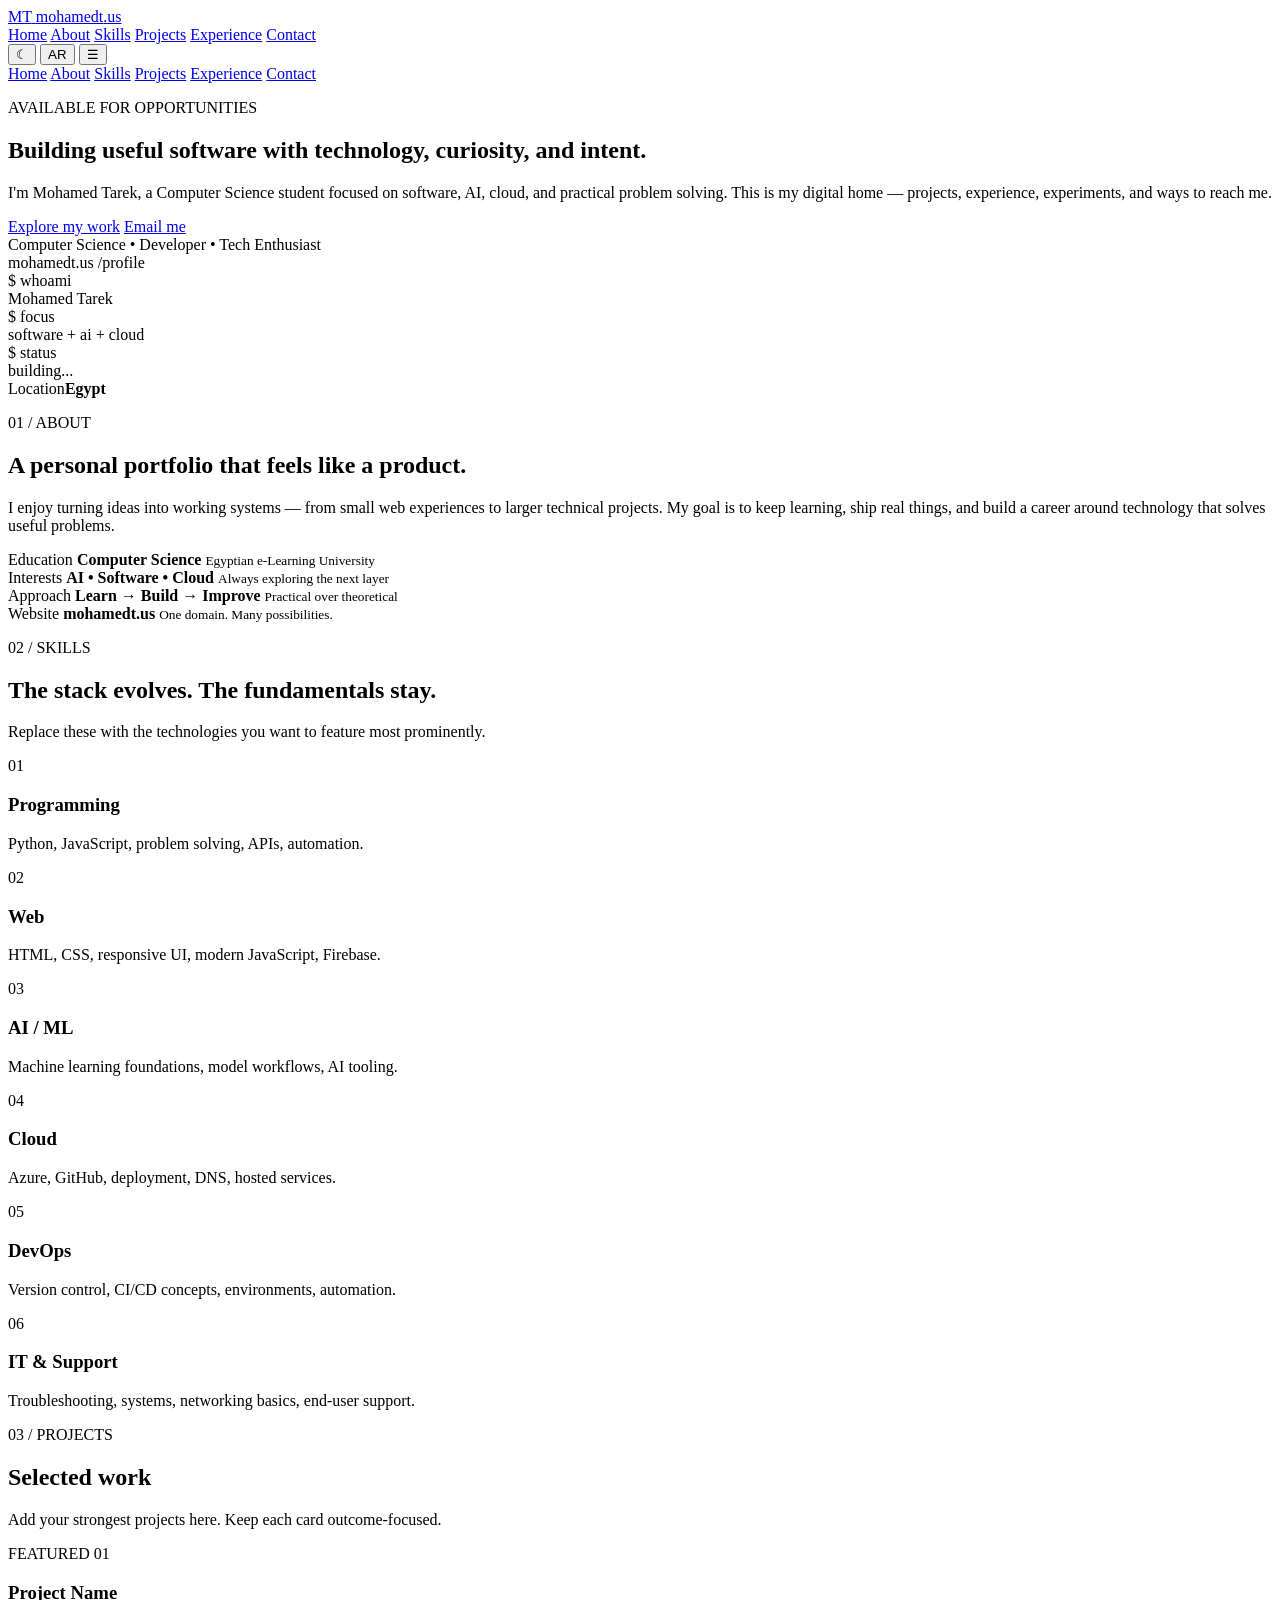
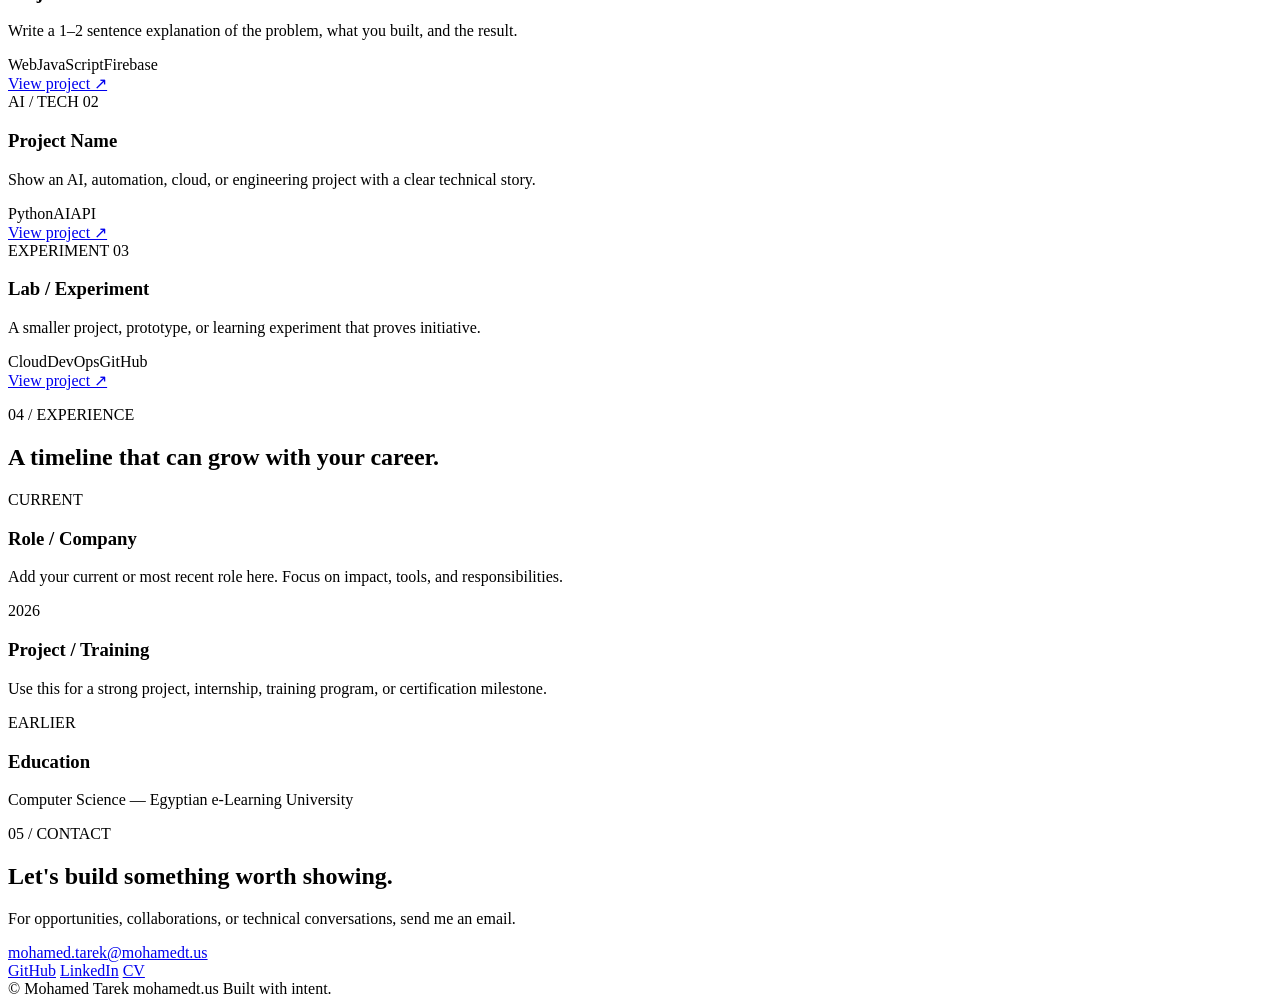
==== index.html @ 58cd92cb "Add files via upload" ====
<!DOCTYPE html>
<html lang="en" dir="ltr">
<head>
  <meta charset="UTF-8" />
  <meta name="viewport" content="width=device-width, initial-scale=1.0" />
  <meta name="description" content="Mohamed Tarek — Computer Science student, developer, and technology enthusiast." />
  <meta name="theme-color" content="#0b1020" />
  <title>Mohamed Tarek — Portfolio</title>
  <link rel="preconnect" href="https://fonts.googleapis.com">
  <link rel="preconnect" href="https://fonts.gstatic.com" crossorigin>
  <link href="https://fonts.googleapis.com/css2?family=Inter:wght@400;500;600;700;800&family=Space+Grotesk:wght@500;600;700&display=swap" rel="stylesheet">
  <link rel="stylesheet" href="styles.css" />
</head>
<body>
  <div class="bg-grid"></div>

  <header class="site-header">
    <a class="brand" href="#home" aria-label="Mohamed Tarek home">
      <span class="brand-mark">MT</span>
      <span class="brand-text">mohamedt<span>.us</span></span>
    </a>

    <nav class="desktop-nav" aria-label="Primary navigation">
      <a href="#home">Home</a>
      <a href="#about">About</a>
      <a href="#skills">Skills</a>
      <a href="#projects">Projects</a>
      <a href="#experience">Experience</a>
      <a href="#contact">Contact</a>
    </nav>

    <div class="header-actions">
      <button class="icon-btn" id="themeToggle" aria-label="Toggle theme" title="Toggle theme">☾</button>
      <button class="icon-btn" id="langToggle" aria-label="Switch language" title="Switch language">AR</button>
      <button class="menu-btn" id="menuToggle" aria-label="Open menu">☰</button>
    </div>
  </header>

  <div class="mobile-menu" id="mobileMenu">
    <a href="#home">Home</a>
    <a href="#about">About</a>
    <a href="#skills">Skills</a>
    <a href="#projects">Projects</a>
    <a href="#experience">Experience</a>
    <a href="#contact">Contact</a>
  </div>

  <main>
    <section class="hero section" id="home">
      <div class="hero-copy">
        <p class="eyebrow"><span class="pulse-dot"></span> AVAILABLE FOR OPPORTUNITIES</p>
        <h1>Building useful software with <span>technology, curiosity, and intent.</span></h1>
        <p class="hero-subtitle">
          I'm Mohamed Tarek, a Computer Science student focused on software, AI, cloud, and practical problem solving.
          This is my digital home — projects, experience, experiments, and ways to reach me.
        </p>
        <div class="hero-cta">
          <a class="btn btn-primary" href="#projects">Explore my work</a>
          <a class="btn btn-ghost" href="mailto:mohamed.tarek@mohamedt.us">Email me</a>
        </div>
        <div class="hero-meta">
          <span>Computer Science</span>
          <span>•</span>
          <span>Developer</span>
          <span>•</span>
          <span>Tech Enthusiast</span>
        </div>
      </div>

      <aside class="hero-card">
        <div class="hero-card-top">
          <span class="status-pill"><span class="live-dot"></span> mohamedt.us</span>
          <span class="mono">/profile</span>
        </div>
        <div class="terminal">
          <div class="terminal-line"><span class="terminal-prompt">$</span> whoami</div>
          <div class="terminal-value">Mohamed Tarek</div>
          <div class="terminal-line"><span class="terminal-prompt">$</span> focus</div>
          <div class="terminal-value">software + ai + cloud</div>
          <div class="terminal-line"><span class="terminal-prompt">$</span> status</div>
          <div class="terminal-value">building...</div>
        </div>
        <div class="hero-card-footer">
          <span>Location</span><strong>Egypt</strong>
        </div>
      </aside>
    </section>

    <section class="section split" id="about">
      <div class="section-heading">
        <p class="eyebrow">01 / ABOUT</p>
        <h2>A personal portfolio that feels like a product.</h2>
      </div>
      <div class="section-content">
        <p>
          I enjoy turning ideas into working systems — from small web experiences to larger technical projects.
          My goal is to keep learning, ship real things, and build a career around technology that solves useful problems.
        </p>
        <div class="about-grid">
          <div class="info-card">
            <span class="card-label">Education</span>
            <strong>Computer Science</strong>
            <small>Egyptian e-Learning University</small>
          </div>
          <div class="info-card">
            <span class="card-label">Interests</span>
            <strong>AI • Software • Cloud</strong>
            <small>Always exploring the next layer</small>
          </div>
          <div class="info-card">
            <span class="card-label">Approach</span>
            <strong>Learn → Build → Improve</strong>
            <small>Practical over theoretical</small>
          </div>
          <div class="info-card">
            <span class="card-label">Website</span>
            <strong>mohamedt.us</strong>
            <small>One domain. Many possibilities.</small>
          </div>
        </div>
      </div>
    </section>

    <section class="section" id="skills">
      <div class="section-heading centered">
        <p class="eyebrow">02 / SKILLS</p>
        <h2>The stack evolves. The fundamentals stay.</h2>
        <p>Replace these with the technologies you want to feature most prominently.</p>
      </div>
      <div class="skill-grid">
        <div class="skill-card"><span>01</span><h3>Programming</h3><p>Python, JavaScript, problem solving, APIs, automation.</p></div>
        <div class="skill-card"><span>02</span><h3>Web</h3><p>HTML, CSS, responsive UI, modern JavaScript, Firebase.</p></div>
        <div class="skill-card"><span>03</span><h3>AI / ML</h3><p>Machine learning foundations, model workflows, AI tooling.</p></div>
        <div class="skill-card"><span>04</span><h3>Cloud</h3><p>Azure, GitHub, deployment, DNS, hosted services.</p></div>
        <div class="skill-card"><span>05</span><h3>DevOps</h3><p>Version control, CI/CD concepts, environments, automation.</p></div>
        <div class="skill-card"><span>06</span><h3>IT & Support</h3><p>Troubleshooting, systems, networking basics, end-user support.</p></div>
      </div>
    </section>

    <section class="section" id="projects">
      <div class="section-heading centered">
        <p class="eyebrow">03 / PROJECTS</p>
        <h2>Selected work</h2>
        <p>Add your strongest projects here. Keep each card outcome-focused.</p>
      </div>

      <div class="project-grid">
        <article class="project-card featured">
          <div class="project-top">
            <span class="project-tag">FEATURED</span>
            <span class="project-number">01</span>
          </div>
          <h3>Project Name</h3>
          <p>Write a 1–2 sentence explanation of the problem, what you built, and the result.</p>
          <div class="tech-row"><span>Web</span><span>JavaScript</span><span>Firebase</span></div>
          <a href="#" class="text-link">View project ↗</a>
        </article>

        <article class="project-card">
          <div class="project-top">
            <span class="project-tag">AI / TECH</span>
            <span class="project-number">02</span>
          </div>
          <h3>Project Name</h3>
          <p>Show an AI, automation, cloud, or engineering project with a clear technical story.</p>
          <div class="tech-row"><span>Python</span><span>AI</span><span>API</span></div>
          <a href="#" class="text-link">View project ↗</a>
        </article>

        <article class="project-card">
          <div class="project-top">
            <span class="project-tag">EXPERIMENT</span>
            <span class="project-number">03</span>
          </div>
          <h3>Lab / Experiment</h3>
          <p>A smaller project, prototype, or learning experiment that proves initiative.</p>
          <div class="tech-row"><span>Cloud</span><span>DevOps</span><span>GitHub</span></div>
          <a href="#" class="text-link">View project ↗</a>
        </article>
      </div>
    </section>

    <section class="section split" id="experience">
      <div class="section-heading">
        <p class="eyebrow">04 / EXPERIENCE</p>
        <h2>A timeline that can grow with your career.</h2>
      </div>
      <div class="timeline">
        <div class="timeline-item">
          <span class="timeline-date">CURRENT</span>
          <div>
            <h3>Role / Company</h3>
            <p>Add your current or most recent role here. Focus on impact, tools, and responsibilities.</p>
          </div>
        </div>
        <div class="timeline-item">
          <span class="timeline-date">2026</span>
          <div>
            <h3>Project / Training</h3>
            <p>Use this for a strong project, internship, training program, or certification milestone.</p>
          </div>
        </div>
        <div class="timeline-item">
          <span class="timeline-date">EARLIER</span>
          <div>
            <h3>Education</h3>
            <p>Computer Science — Egyptian e-Learning University</p>
          </div>
        </div>
      </div>
    </section>

    <section class="section contact-section" id="contact">
      <div class="contact-card">
        <div>
          <p class="eyebrow">05 / CONTACT</p>
          <h2>Let's build something worth showing.</h2>
          <p>For opportunities, collaborations, or technical conversations, send me an email.</p>
        </div>
        <div class="contact-actions">
          <a class="btn btn-primary" href="mailto:mohamed.tarek@mohamedt.us">mohamed.tarek@mohamedt.us</a>
          <div class="social-links">
            <a href="#" aria-label="GitHub">GitHub</a>
            <a href="#" aria-label="LinkedIn">LinkedIn</a>
            <a href="#" aria-label="CV">CV</a>
          </div>
        </div>
      </div>
    </section>
  </main>

  <footer class="site-footer">
    <span>© <span id="year"></span> Mohamed Tarek</span>
    <span class="footer-domain">mohamedt.us</span>
    <span>Built with intent.</span>
  </footer>

  <script src="script.js"></script>
</body>
</html>
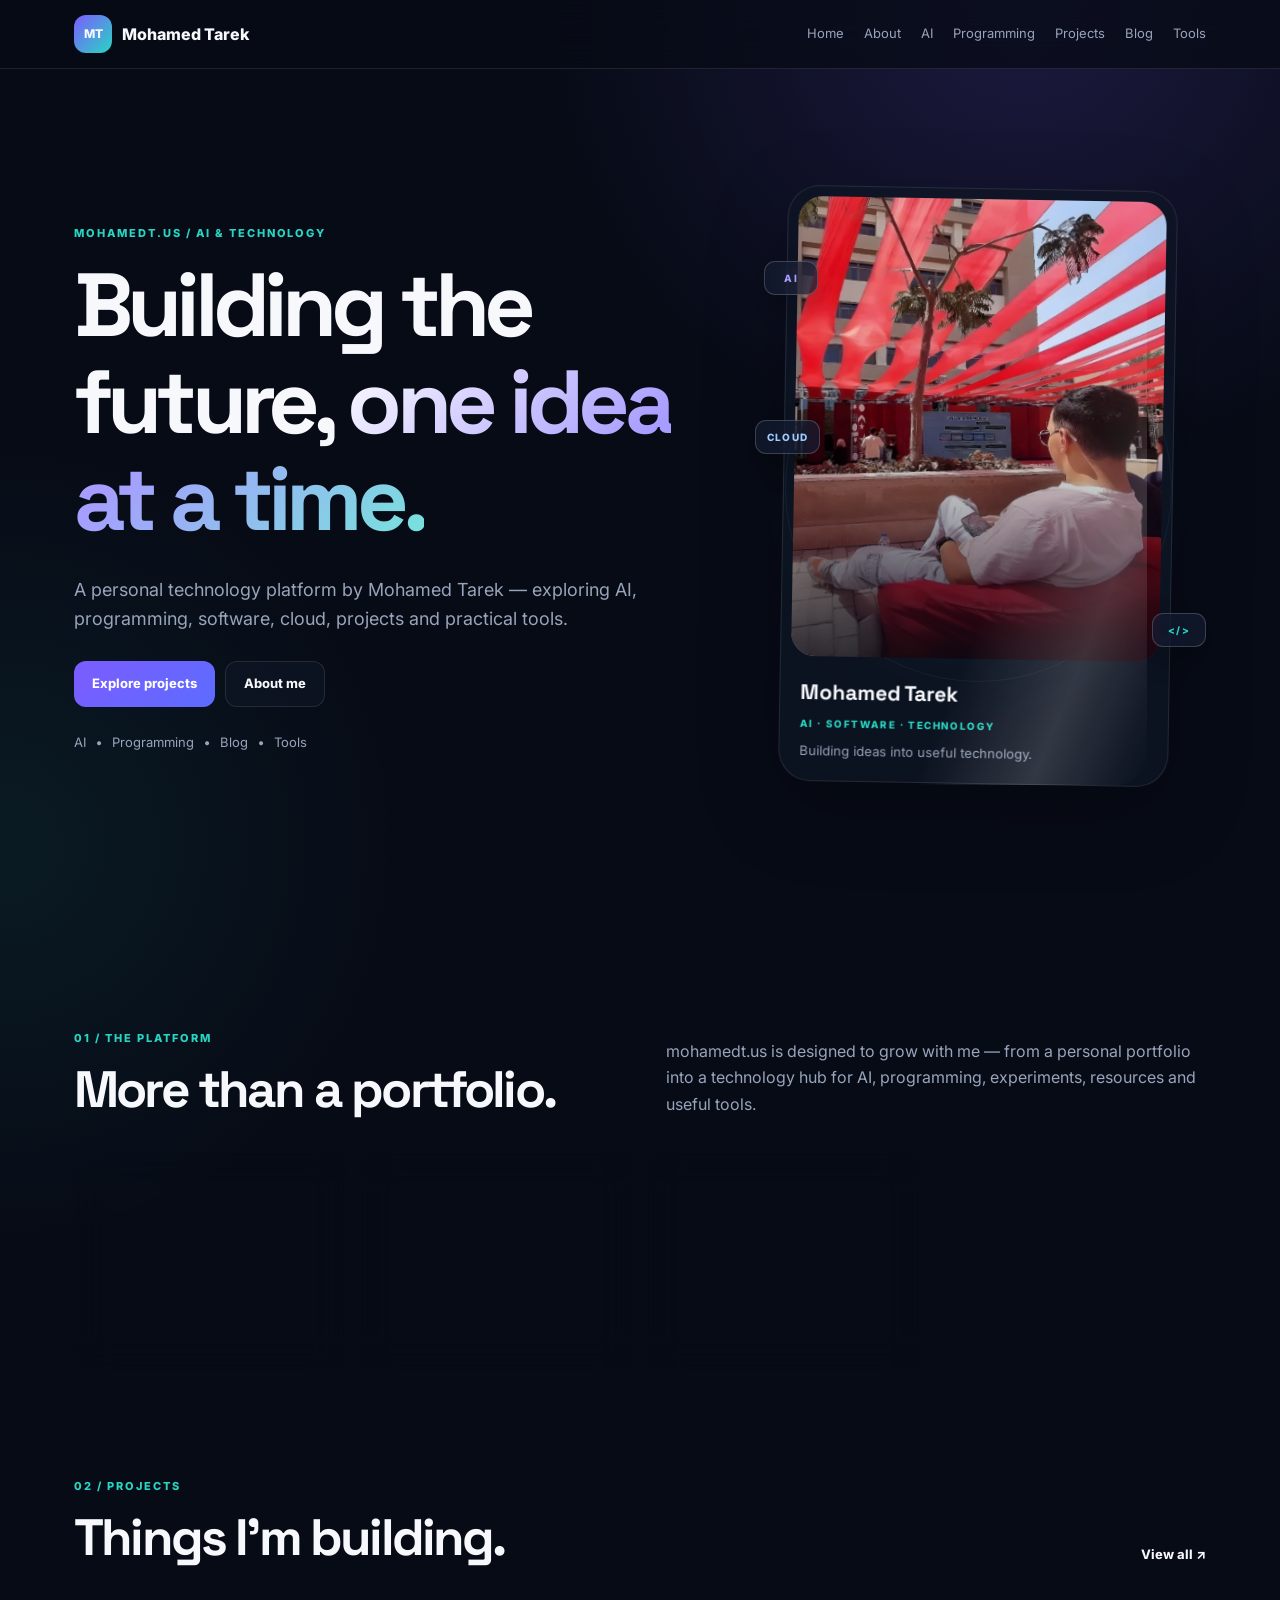
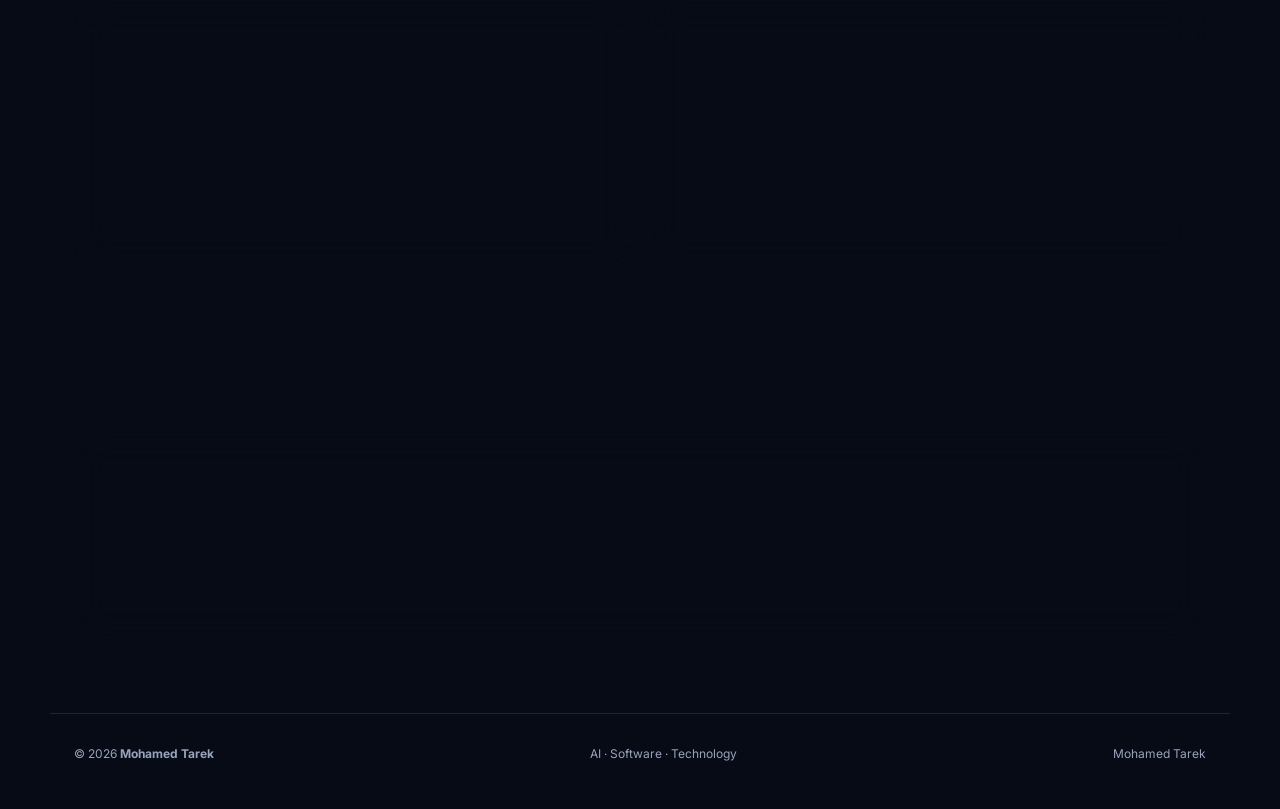
==== commit a1797518: "Upgrade mohamedt.us platform" ====
--- a/index.html
+++ b/index.html
@@ -1,240 +1,144 @@
-<!DOCTYPE html>
-<html lang="en" dir="ltr">
-<head>
-  <meta charset="UTF-8" />
-  <meta name="viewport" content="width=device-width, initial-scale=1.0" />
-  <meta name="description" content="Mohamed Tarek — Computer Science student, developer, and technology enthusiast." />
-  <meta name="theme-color" content="#0b1020" />
-  <title>Mohamed Tarek — Portfolio</title>
-  <link rel="preconnect" href="https://fonts.googleapis.com">
-  <link rel="preconnect" href="https://fonts.gstatic.com" crossorigin>
-  <link href="https://fonts.googleapis.com/css2?family=Inter:wght@400;500;600;700;800&family=Space+Grotesk:wght@500;600;700&display=swap" rel="stylesheet">
-  <link rel="stylesheet" href="styles.css" />
-</head>
-<body>
-  <div class="bg-grid"></div>
+<!doctype html>
+<html lang="en">
+  <head>
+    <meta charset="utf-8" />
+    <meta name="viewport" content="width=device-width,initial-scale=1" />
+    <meta
+      name="description"
+      content="Mohamed Tarek — AI, programming, software and technology platform."
+    />
+    <title>Mohamed Tarek — AI & Technology</title>
+    <link rel="stylesheet" href="assets/css/main.css" />
+    <link rel="preconnect" href="https://fonts.googleapis.com" />
+    <link
+      href="https://fonts.googleapis.com/css2?family=Inter:wght@400;600;700;800&family=Space+Grotesk:wght@500;600;700&display=swap"
+      rel="stylesheet"
+    />
+  </head>
 
-  <header class="site-header">
-    <a class="brand" href="#home" aria-label="Mohamed Tarek home">
-      <span class="brand-mark">MT</span>
-      <span class="brand-text">mohamedt<span>.us</span></span>
-    </a>
-
-    <nav class="desktop-nav" aria-label="Primary navigation">
-      <a href="#home">Home</a>
-      <a href="#about">About</a>
-      <a href="#skills">Skills</a>
-      <a href="#projects">Projects</a>
-      <a href="#experience">Experience</a>
-      <a href="#contact">Contact</a>
-    </nav>
-
-    <div class="header-actions">
-      <button class="icon-btn" id="themeToggle" aria-label="Toggle theme" title="Toggle theme">☾</button>
-      <button class="icon-btn" id="langToggle" aria-label="Switch language" title="Switch language">AR</button>
-      <button class="menu-btn" id="menuToggle" aria-label="Open menu">☰</button>
-    </div>
-  </header>
-
-  <div class="mobile-menu" id="mobileMenu">
-    <a href="#home">Home</a>
-    <a href="#about">About</a>
-    <a href="#skills">Skills</a>
-    <a href="#projects">Projects</a>
-    <a href="#experience">Experience</a>
-    <a href="#contact">Contact</a>
-  </div>
-
-  <main>
-    <section class="hero section" id="home">
-      <div class="hero-copy">
-        <p class="eyebrow"><span class="pulse-dot"></span> AVAILABLE FOR OPPORTUNITIES</p>
-        <h1>Building useful software with <span>technology, curiosity, and intent.</span></h1>
-        <p class="hero-subtitle">
-          I'm Mohamed Tarek, a Computer Science student focused on software, AI, cloud, and practical problem solving.
-          This is my digital home — projects, experience, experiments, and ways to reach me.
-        </p>
-        <div class="hero-cta">
-          <a class="btn btn-primary" href="#projects">Explore my work</a>
-          <a class="btn btn-ghost" href="mailto:mohamed.tarek@mohamedt.us">Email me</a>
-        </div>
-        <div class="hero-meta">
-          <span>Computer Science</span>
-          <span>•</span>
-          <span>Developer</span>
-          <span>•</span>
-          <span>Tech Enthusiast</span>
-        </div>
-      </div>
-
-      <aside class="hero-card">
-        <div class="hero-card-top">
-          <span class="status-pill"><span class="live-dot"></span> mohamedt.us</span>
-          <span class="mono">/profile</span>
-        </div>
-        <div class="terminal">
-          <div class="terminal-line"><span class="terminal-prompt">$</span> whoami</div>
-          <div class="terminal-value">Mohamed Tarek</div>
-          <div class="terminal-line"><span class="terminal-prompt">$</span> focus</div>
-          <div class="terminal-value">software + ai + cloud</div>
-          <div class="terminal-line"><span class="terminal-prompt">$</span> status</div>
-          <div class="terminal-value">building...</div>
-        </div>
-        <div class="hero-card-footer">
-          <span>Location</span><strong>Egypt</strong>
-        </div>
-      </aside>
-    </section>
-
-    <section class="section split" id="about">
-      <div class="section-heading">
-        <p class="eyebrow">01 / ABOUT</p>
-        <h2>A personal portfolio that feels like a product.</h2>
-      </div>
-      <div class="section-content">
-        <p>
-          I enjoy turning ideas into working systems — from small web experiences to larger technical projects.
-          My goal is to keep learning, ship real things, and build a career around technology that solves useful problems.
-        </p>
-        <div class="about-grid">
-          <div class="info-card">
-            <span class="card-label">Education</span>
-            <strong>Computer Science</strong>
-            <small>Egyptian e-Learning University</small>
+  <body>
+    <div id="site-header"></div>
+    <main>
+      <section class="hero container">
+        <div>
+          <div class="eyebrow">MOHAMEDT.US / AI & TECHNOLOGY</div>
+          <h1>Building the future, <span>one idea at a time.</span></h1>
+          <p class="lead">
+            A personal technology platform by Mohamed Tarek — exploring AI,
+            programming, software, cloud, projects and practical tools.
+          </p>
+          <div class="actions">
+            <a class="btn primary" href="#projects">Explore projects</a
+            ><a class="btn secondary" href="pages/about.html">About me</a>
           </div>
-          <div class="info-card">
-            <span class="card-label">Interests</span>
-            <strong>AI • Software • Cloud</strong>
-            <small>Always exploring the next layer</small>
-          </div>
-          <div class="info-card">
-            <span class="card-label">Approach</span>
-            <strong>Learn → Build → Improve</strong>
-            <small>Practical over theoretical</small>
-          </div>
-          <div class="info-card">
-            <span class="card-label">Website</span>
-            <strong>mohamedt.us</strong>
-            <small>One domain. Many possibilities.</small>
+          <div class="quick-links">
+            <a href="pages/ai.html">AI</a><b>•</b
+            ><a href="pages/programming.html">Programming</a><b>•</b
+            ><a href="pages/blog.html">Blog</a><b>•</b
+            ><a href="pages/tools.html">Tools</a>
           </div>
         </div>
-      </div>
-    </section>
-
-    <section class="section" id="skills">
-      <div class="section-heading centered">
-        <p class="eyebrow">02 / SKILLS</p>
-        <h2>The stack evolves. The fundamentals stay.</h2>
-        <p>Replace these with the technologies you want to feature most prominently.</p>
-      </div>
-      <div class="skill-grid">
-        <div class="skill-card"><span>01</span><h3>Programming</h3><p>Python, JavaScript, problem solving, APIs, automation.</p></div>
-        <div class="skill-card"><span>02</span><h3>Web</h3><p>HTML, CSS, responsive UI, modern JavaScript, Firebase.</p></div>
-        <div class="skill-card"><span>03</span><h3>AI / ML</h3><p>Machine learning foundations, model workflows, AI tooling.</p></div>
-        <div class="skill-card"><span>04</span><h3>Cloud</h3><p>Azure, GitHub, deployment, DNS, hosted services.</p></div>
-        <div class="skill-card"><span>05</span><h3>DevOps</h3><p>Version control, CI/CD concepts, environments, automation.</p></div>
-        <div class="skill-card"><span>06</span><h3>IT & Support</h3><p>Troubleshooting, systems, networking basics, end-user support.</p></div>
-      </div>
-    </section>
-
-    <section class="section" id="projects">
-      <div class="section-heading centered">
-        <p class="eyebrow">03 / PROJECTS</p>
-        <h2>Selected work</h2>
-        <p>Add your strongest projects here. Keep each card outcome-focused.</p>
-      </div>
-
-      <div class="project-grid">
-        <article class="project-card featured">
-          <div class="project-top">
-            <span class="project-tag">FEATURED</span>
-            <span class="project-number">01</span>
+        <div class="profile-showcase" aria-label="Mohamed Tarek profile">
+          <div
+            class="profile-ring profile-ring-primary"
+            aria-hidden="true"
+          ></div>
+          <div
+            class="profile-ring profile-ring-secondary"
+            aria-hidden="true"
+          ></div>
+          <span class="profile-badge profile-badge-ai" aria-hidden="true"
+            >AI</span
+          >
+          <span class="profile-badge profile-badge-code" aria-hidden="true"
+            >&lt;/&gt;</span
+          >
+          <span class="profile-badge profile-badge-cloud" aria-hidden="true"
+            >CLOUD</span
+          >
+          <figure class="profile-card glass">
+            <div class="profile-image-wrap">
+              <img src="assets/images/profile.png" alt="Mohamed Tarek" />
+            </div>
+            <figcaption class="profile-caption">
+              <strong>Mohamed Tarek</strong>
+              <span>AI · SOFTWARE · TECHNOLOGY</span>
+              <p>Building ideas into useful technology.</p>
+            </figcaption>
+          </figure>
+        </div>
+      </section>
+      <section class="section container">
+        <div class="section-title">
+          <div>
+            <div class="eyebrow">01 / THE PLATFORM</div>
+            <h2>More than a portfolio.</h2>
           </div>
-          <h3>Project Name</h3>
-          <p>Write a 1–2 sentence explanation of the problem, what you built, and the result.</p>
-          <div class="tech-row"><span>Web</span><span>JavaScript</span><span>Firebase</span></div>
-          <a href="#" class="text-link">View project ↗</a>
-        </article>
-
-        <article class="project-card">
-          <div class="project-top">
-            <span class="project-tag">AI / TECH</span>
-            <span class="project-number">02</span>
+          <p>
+            mohamedt.us is designed to grow with me — from a personal portfolio
+            into a technology hub for AI, programming, experiments, resources
+            and useful tools.
+          </p>
+        </div>
+        <div class="feature-grid">
+          <a class="feature glass" href="pages/ai.html"
+            ><i>AI</i>
+            <h3>Artificial Intelligence</h3>
+            <p>Projects, experiments, notes and practical AI work.</p> </a
+          ><a class="feature glass" href="pages/programming.html"
+            ><i>&lt;/&gt;</i>
+            <h3>Programming</h3>
+            <p>
+              Development, engineering, learning and technical projects.
+            </p> </a
+          ><a class="feature glass" href="pages/tools.html"
+            ><i>⚙</i>
+            <h3>Tools</h3>
+            <p>Articles, tutorials, notes and things worth sharing.</p>
+          </a>
+        </div>
+      </section>
+      <section class="section container" id="projects">
+        <div class="section-title">
+          <div>
+            <div class="eyebrow">02 / PROJECTS</div>
+            <h2>Things I'm building.</h2>
           </div>
-          <h3>Project Name</h3>
-          <p>Show an AI, automation, cloud, or engineering project with a clear technical story.</p>
-          <div class="tech-row"><span>Python</span><span>AI</span><span>API</span></div>
-          <a href="#" class="text-link">View project ↗</a>
-        </article>
-
-        <article class="project-card">
-          <div class="project-top">
-            <span class="project-tag">EXPERIMENT</span>
-            <span class="project-number">03</span>
+          <a class="text-link" href="pages/projects.html">View all ↗</a>
+        </div>
+        <div class="project-grid">
+          <article class="project glass">
+            <small>PLATFORM</small>
+            <h3>MohamedT.us</h3>
+            <p>
+              The foundation for a long-term personal AI & technology platform.
+            </p>
+            <div class="chips">
+              <span>Web</span><span>GitHub Pages</span><span>DNS</span>
+            </div>
+          </article>
+          <article class="project glass">
+            <small>COMING SOON</small>
+            <h3>AI Lab</h3>
+            <p>A home for future AI experiments, demos and research notes.</p>
+            <div class="chips"><span>AI</span><span>Python</span></div>
+          </article>
+        </div>
+      </section>
+      <section class="section container">
+        <div class="cta glass">
+          <div>
+            <div class="eyebrow">03 / CONNECT</div>
+            <h2>Have an idea?</h2>
+            <p>For opportunities, collaborations or technical conversations.</p>
           </div>
-          <h3>Lab / Experiment</h3>
-          <p>A smaller project, prototype, or learning experiment that proves initiative.</p>
-          <div class="tech-row"><span>Cloud</span><span>DevOps</span><span>GitHub</span></div>
-          <a href="#" class="text-link">View project ↗</a>
-        </article>
-      </div>
-    </section>
-
-    <section class="section split" id="experience">
-      <div class="section-heading">
-        <p class="eyebrow">04 / EXPERIENCE</p>
-        <h2>A timeline that can grow with your career.</h2>
-      </div>
-      <div class="timeline">
-        <div class="timeline-item">
-          <span class="timeline-date">CURRENT</span>
-          <div>
-            <h3>Role / Company</h3>
-            <p>Add your current or most recent role here. Focus on impact, tools, and responsibilities.</p>
-          </div>
+          <a class="btn primary" href="mailto:mohamed.tarek@mohamedt.us"
+            >mohamed.tarek@mohamedt.us</a
+          >
         </div>
-        <div class="timeline-item">
-          <span class="timeline-date">2026</span>
-          <div>
-            <h3>Project / Training</h3>
-            <p>Use this for a strong project, internship, training program, or certification milestone.</p>
-          </div>
-        </div>
-        <div class="timeline-item">
-          <span class="timeline-date">EARLIER</span>
-          <div>
-            <h3>Education</h3>
-            <p>Computer Science — Egyptian e-Learning University</p>
-          </div>
-        </div>
-      </div>
-    </section>
-
-    <section class="section contact-section" id="contact">
-      <div class="contact-card">
-        <div>
-          <p class="eyebrow">05 / CONTACT</p>
-          <h2>Let's build something worth showing.</h2>
-          <p>For opportunities, collaborations, or technical conversations, send me an email.</p>
-        </div>
-        <div class="contact-actions">
-          <a class="btn btn-primary" href="mailto:mohamed.tarek@mohamedt.us">mohamed.tarek@mohamedt.us</a>
-          <div class="social-links">
-            <a href="#" aria-label="GitHub">GitHub</a>
-            <a href="#" aria-label="LinkedIn">LinkedIn</a>
-            <a href="#" aria-label="CV">CV</a>
-          </div>
-        </div>
-      </div>
-    </section>
-  </main>
-
-  <footer class="site-footer">
-    <span>© <span id="year"></span> Mohamed Tarek</span>
-    <span class="footer-domain">mohamedt.us</span>
-    <span>Built with intent.</span>
-  </footer>
-
-  <script src="script.js"></script>
-</body>
+      </section>
+    </main>
+    <div id="site-footer"></div>
+    <script src="assets/js/site.js"></script>
+  </body>
 </html>
--- a/assets/css/main.css
+++ b/assets/css/main.css
@@ -0,0 +1,669 @@
+.profile-showcase {
+  position: relative;
+  isolation: isolate;
+  display: grid;
+  place-items: center;
+  min-height: 620px;
+  padding: 44px 28px 50px;
+}
+.profile-showcase::before {
+  content: "";
+  position: absolute;
+  z-index: -2;
+  width: 82%;
+  aspect-ratio: 1;
+  border-radius: 50%;
+  background: radial-gradient(
+    circle,
+    rgba(124, 92, 255, 0.38),
+    rgba(40, 213, 195, 0.13) 42%,
+    transparent 70%
+  );
+  filter: blur(24px);
+}
+.profile-showcase::after {
+  content: "";
+  position: absolute;
+  z-index: 2;
+  inset: 7% 13%;
+  border-radius: 30px;
+  pointer-events: none;
+  background: linear-gradient(
+    112deg,
+    transparent 35%,
+    rgba(255, 255, 255, 0.16) 47%,
+    transparent 58%
+  );
+  background-size: 220% 100%;
+  mix-blend-mode: screen;
+  animation: profile-shine 7s ease-in-out 1.7s infinite;
+}
+.profile-card {
+  position: relative;
+  z-index: 1;
+  width: min(100%, 390px);
+  margin: 0;
+  padding: 10px;
+  overflow: hidden;
+  border: 1px solid rgba(255, 255, 255, 0.2);
+  border-radius: 32px;
+  background: linear-gradient(
+    145deg,
+    rgba(31, 38, 67, 0.82),
+    rgba(8, 14, 28, 0.68)
+  );
+  box-shadow:
+    0 32px 90px rgba(0, 0, 0, 0.45),
+    0 0 70px rgba(91, 102, 255, 0.2);
+  transform: translateY(0) scale(1) rotate(1deg);
+  animation: profile-pop 920ms cubic-bezier(0.16, 1.2, 0.3, 1) both;
+}
+.profile-image-wrap {
+  position: relative;
+  aspect-ratio: 4/5;
+  overflow: hidden;
+  border-radius: 24px;
+  background: #161b31;
+}
+.profile-image-wrap::after {
+  content: "";
+  position: absolute;
+  inset: 0;
+  pointer-events: none;
+  background: linear-gradient(
+    180deg,
+    rgba(5, 9, 20, 0.04) 48%,
+    rgba(5, 9, 20, 0.8)
+  );
+}
+.profile-image-wrap img {
+  display: block;
+  width: 100%;
+  height: 100%;
+  object-fit: cover;
+  object-position: 78% 78%;
+  filter: saturate(0.9) contrast(1.06);
+  transition:
+    transform 700ms cubic-bezier(0.2, 0.8, 0.2, 1),
+    filter 700ms ease;
+}
+.profile-card:hover .profile-image-wrap img {
+  transform: scale(1.035);
+  filter: saturate(1) contrast(1.08) brightness(1.05);
+}
+.profile-caption {
+  display: grid;
+  gap: 5px;
+  padding: 19px 10px 8px;
+}
+.profile-caption strong {
+  font-family: "Space Grotesk", Inter, sans-serif;
+  font-size: 21px;
+}
+.profile-caption span {
+  color: var(--cyan);
+  font-size: 10px;
+  font-weight: 800;
+  letter-spacing: 0.14em;
+}
+.profile-caption p {
+  margin: 4px 0 0;
+  color: var(--muted);
+  font-size: 13px;
+}
+.profile-ring {
+  position: absolute;
+  z-index: -1;
+  border: 1px solid rgba(113, 205, 255, 0.23);
+  border-radius: 50%;
+  pointer-events: none;
+}
+.profile-ring-primary {
+  width: 85%;
+  aspect-ratio: 1;
+  animation: ring-spin 28s linear infinite;
+}
+.profile-ring-secondary {
+  width: 63%;
+  aspect-ratio: 1;
+  border-color: rgba(169, 128, 255, 0.22);
+  animation: ring-spin-reverse 22s linear infinite;
+}
+.profile-badge {
+  position: absolute;
+  z-index: 3;
+  display: grid;
+  place-items: center;
+  min-width: 54px;
+  height: 34px;
+  padding: 0 11px;
+  border: 1px solid rgba(255, 255, 255, 0.18);
+  border-radius: 11px;
+  background: rgba(20, 29, 52, 0.66);
+  box-shadow: 0 12px 28px rgba(0, 0, 0, 0.22);
+  backdrop-filter: blur(16px);
+  color: #e8ecff;
+  font-size: 10px;
+  font-weight: 800;
+  letter-spacing: 0.12em;
+  animation: badge-float 5s ease-in-out infinite;
+}
+.profile-badge-ai {
+  top: 17%;
+  left: 3%;
+  color: #a79cff;
+}
+.profile-badge-code {
+  right: 0;
+  bottom: 27%;
+  animation-delay: -1.7s;
+  color: var(--cyan);
+}
+.profile-badge-cloud {
+  top: auto;
+  bottom: 55%;
+  left: 1%;
+  animation-delay: -3.2s;
+  color: #9ecbff;
+}
+@keyframes profile-pop {
+  0% {
+    opacity: 0;
+    filter: blur(8px);
+    transform: translateY(35px) scale(0.86) rotate(-4deg);
+  }
+  72% {
+    opacity: 1;
+    filter: blur(0);
+    transform: translateY(-6px) scale(1.03) rotate(1.5deg);
+  }
+  100% {
+    opacity: 1;
+    filter: blur(0);
+    transform: translateY(0) scale(1) rotate(1deg);
+  }
+}
+@keyframes profile-shine {
+  0%,
+  20% {
+    background-position: 120% 0;
+  }
+  55%,
+  100% {
+    background-position: -120% 0;
+  }
+}
+@keyframes ring-spin {
+  to {
+    transform: rotate(360deg);
+  }
+}
+@keyframes ring-spin-reverse {
+  to {
+    transform: rotate(-360deg);
+  }
+}
+@keyframes badge-float {
+  50% {
+    transform: translateY(-8px);
+  }
+}
+@media (max-width: 900px) {
+  .profile-showcase {
+    min-height: 560px;
+    padding-top: 25px;
+  }
+  .profile-card {
+    width: min(100%, 340px);
+  }
+}
+@media (max-width: 620px) {
+  .profile-showcase {
+    min-height: auto;
+    padding: 36px 8px 42px;
+  }
+  .profile-card {
+    width: min(100%, 330px);
+  }
+  .profile-ring-primary {
+    width: 94%;
+  }
+  .profile-ring-secondary {
+    width: 72%;
+  }
+  .profile-badge-ai {
+    left: -2%;
+  }
+  .profile-badge-code {
+    right: -2%;
+  }
+  .profile-badge-cloud {
+    top: 0;
+    bottom: auto;
+  }
+}
+@media (prefers-reduced-motion: reduce) {
+  .profile-card,
+  .profile-ring,
+  .profile-badge,
+  .profile-showcase::after {
+    animation: none;
+  }
+  .profile-card {
+    transform: rotate(1deg);
+  }
+  .profile-card:hover .profile-image-wrap img {
+    transform: none;
+  }
+}
+:root {
+  --bg: #070b16;
+  --text: #f7f8fc;
+  --muted: #98a4ba;
+  --line: rgba(255, 255, 255, 0.1);
+  --accent: #7c5cff;
+  --cyan: #28d5c3;
+  --card: rgba(14, 21, 37, 0.72);
+  --max: 1180px;
+}
+* {
+  box-sizing: border-box;
+}
+html {
+  scroll-behavior: smooth;
+}
+body {
+  margin: 0;
+  background:
+    radial-gradient(
+      circle at 80% 0,
+      rgba(124, 92, 255, 0.18),
+      transparent 30rem
+    ),
+    radial-gradient(
+      circle at 0 35%,
+      rgba(40, 213, 195, 0.08),
+      transparent 25rem
+    ),
+    var(--bg);
+  color: var(--text);
+  font-family: Inter, system-ui, sans-serif;
+  line-height: 1.65;
+}
+a {
+  color: inherit;
+  text-decoration: none;
+}
+.container {
+  max-width: var(--max);
+  margin: auto;
+  padding: 0 24px;
+}
+.glass {
+  background: var(--card);
+  border: 1px solid var(--line);
+  backdrop-filter: blur(18px);
+  box-shadow: 0 25px 80px rgba(0, 0, 0, 0.25);
+}
+.site-header {
+  position: sticky;
+  top: 0;
+  z-index: 50;
+  background: rgba(7, 11, 22, 0.75);
+  backdrop-filter: blur(18px);
+  border-bottom: 1px solid var(--line);
+}
+.header-inner {
+  max-width: var(--max);
+  margin: auto;
+  padding: 15px 24px;
+  display: flex;
+  align-items: center;
+  justify-content: space-between;
+}
+.brand {
+  display: flex;
+  align-items: center;
+  gap: 10px;
+  font-weight: 800;
+}
+.mark {
+  display: grid;
+  place-items: center;
+  width: 38px;
+  height: 38px;
+  border-radius: 12px;
+  background: linear-gradient(135deg, var(--accent), var(--cyan));
+  font-size: 12px;
+}
+.brand em {
+  color: var(--cyan);
+  font-style: normal;
+}
+.nav {
+  display: flex;
+  gap: 20px;
+  color: var(--muted);
+  font-size: 13px;
+}
+.nav a:hover {
+  color: #fff;
+}
+.menu {
+  display: none;
+  background: none;
+  color: #fff;
+  border: 1px solid var(--line);
+  border-radius: 10px;
+  padding: 8px;
+}
+.hero {
+  min-height: calc(100vh - 70px);
+  display: grid;
+  grid-template-columns: 1.15fr 0.85fr;
+  align-items: center;
+  gap: 60px;
+  padding-top: 75px;
+  padding-bottom: 90px;
+}
+.eyebrow {
+  font-size: 11px;
+  letter-spacing: 0.18em;
+  font-weight: 800;
+  color: var(--cyan);
+  margin-bottom: 15px;
+}
+h1,
+h2,
+h3 {
+  font-family: "Space Grotesk", Inter, sans-serif;
+  line-height: 1.08;
+}
+h1 {
+  font-size: clamp(3.2rem, 7vw, 6.7rem);
+  letter-spacing: -0.065em;
+  margin: 0;
+}
+h1 span {
+  background: linear-gradient(135deg, #fff, #a79cff, #75e6da);
+  background-clip: text;
+  -webkit-background-clip: text;
+  color: transparent;
+}
+.lead {
+  font-size: 18px;
+  color: var(--muted);
+  max-width: 690px;
+  margin: 27px 0;
+}
+.actions {
+  display: flex;
+  gap: 10px;
+  flex-wrap: wrap;
+}
+.btn {
+  display: inline-flex;
+  align-items: center;
+  justify-content: center;
+  min-height: 46px;
+  padding: 0 18px;
+  border-radius: 12px;
+  border: 1px solid var(--line);
+  font-weight: 750;
+  font-size: 13px;
+}
+.primary {
+  background: linear-gradient(135deg, var(--accent), #5c6cff);
+  border: 0;
+  color: #fff;
+}
+.secondary {
+  background: var(--card);
+}
+.quick-links {
+  display: flex;
+  gap: 10px;
+  flex-wrap: wrap;
+  margin-top: 25px;
+  color: var(--muted);
+  font-size: 13px;
+}
+.console {
+  border-radius: 22px;
+  overflow: hidden;
+  transform: rotate(1deg);
+}
+.console-head {
+  padding: 15px 18px;
+  border-bottom: 1px solid var(--line);
+  color: #64748b;
+}
+.console-head code {
+  float: right;
+}
+.console-body {
+  padding: 25px;
+  font-family: ui-monospace, monospace;
+}
+.console-body p {
+  color: #64748b;
+  margin: 14px 0 3px;
+}
+.console-body strong {
+  font-weight: 500;
+}
+.success {
+  color: var(--cyan) !important;
+}
+.section {
+  padding-top: 105px;
+}
+.section-title {
+  display: flex;
+  justify-content: space-between;
+  align-items: end;
+  gap: 35px;
+  margin-bottom: 35px;
+}
+.section-title h2 {
+  font-size: clamp(2.2rem, 4vw, 4rem);
+  letter-spacing: -0.055em;
+  margin: 0;
+}
+.section-title > p {
+  max-width: 540px;
+  color: var(--muted);
+  margin: 0;
+}
+.text-link {
+  font-size: 13px;
+  font-weight: 750;
+}
+.feature-grid {
+  display: grid;
+  grid-template-columns: repeat(4, 1fr);
+  gap: 13px;
+}
+.feature {
+  padding: 23px;
+  border-radius: 18px;
+  min-height: 220px;
+  transition: 0.25s;
+}
+.feature:hover,
+.project:hover {
+  transform: translateY(-4px);
+  border-color: rgba(124, 92, 255, 0.45);
+}
+.feature i {
+  display: grid;
+  place-items: center;
+  width: 42px;
+  height: 42px;
+  border-radius: 12px;
+  background: rgba(124, 92, 255, 0.13);
+  color: var(--cyan);
+  font-style: normal;
+  font-weight: 800;
+}
+.feature h3 {
+  font-size: 21px;
+  margin: 26px 0 9px;
+}
+.feature p,
+.project p {
+  color: var(--muted);
+  font-size: 14px;
+}
+.project-grid {
+  display: grid;
+  grid-template-columns: 1.35fr 1fr 1fr;
+  gap: 13px;
+}
+.project {
+  padding: 24px;
+  border-radius: 18px;
+  min-height: 270px;
+  transition: 0.25s;
+}
+.project small {
+  letter-spacing: 0.16em;
+  color: var(--cyan);
+  font-weight: 800;
+}
+.project h3 {
+  font-size: 28px;
+  margin: 30px 0 8px;
+}
+.chips {
+  display: flex;
+  gap: 7px;
+  flex-wrap: wrap;
+  margin-top: 25px;
+}
+.chips span {
+  border: 1px solid var(--line);
+  border-radius: 999px;
+  padding: 5px 9px;
+  color: var(--muted);
+  font-size: 10px;
+}
+.cta {
+  border-radius: 22px;
+  padding: 32px;
+  display: flex;
+  justify-content: space-between;
+  align-items: end;
+  gap: 30px;
+  margin: 55px 0 70px;
+}
+.cta h2 {
+  font-size: clamp(2.3rem, 4vw, 4rem);
+  margin: 0;
+}
+.cta p {
+  color: var(--muted);
+}
+.footer {
+  max-width: var(--max);
+  margin: auto;
+  padding: 30px 24px 45px;
+  border-top: 1px solid var(--line);
+  display: flex;
+  justify-content: space-between;
+  color: var(--muted);
+  font-size: 12px;
+}
+.page-hero {
+  padding-top: 110px;
+  padding-bottom: 65px;
+}
+.page-hero h1 {
+  font-size: clamp(3rem, 6vw, 5.5rem);
+}
+.content {
+  max-width: 820px;
+}
+.content p {
+  color: var(--muted);
+  font-size: 17px;
+}
+.content-grid {
+  display: grid;
+  grid-template-columns: repeat(2, 1fr);
+  gap: 14px;
+  padding-bottom: 100px;
+}
+.content-card {
+  padding: 25px;
+  border-radius: 18px;
+}
+.content-card h2 {
+  margin-top: 0;
+}
+@media (max-width: 900px) {
+  .nav {
+    display: none;
+  }
+  .menu {
+    display: block;
+  }
+  .hero {
+    grid-template-columns: 1fr;
+  }
+  .feature-grid {
+    grid-template-columns: repeat(2, 1fr);
+  }
+  .project-grid {
+    grid-template-columns: 1fr 1fr;
+  }
+  .cta {
+    flex-direction: column;
+    align-items: flex-start;
+  }
+}
+@media (max-width: 620px) {
+  .container,
+  .header-inner,
+  .footer {
+    padding-left: 18px;
+    padding-right: 18px;
+  }
+  .hero h1 {
+    font-size: clamp(2.9rem, 14vw, 4.5rem);
+  }
+  .feature-grid,
+  .project-grid,
+  .content-grid {
+    grid-template-columns: 1fr;
+  }
+  .section-title {
+    display: block;
+  }
+  .section-title > p {
+    margin-top: 15px;
+  }
+  .footer {
+    flex-direction: column;
+  }
+}
+
+/* Keep the CLOUD badge beside the image on narrow screens. */
+@media (max-width: 620px) {
+  .profile-badge-cloud {
+    top: auto;
+    bottom: auto;
+    transform: translateY(-220px) !important;
+  }
+}
+
+/* Keep the two live project cards balanced until the archive opens. */
+.project-grid {
+  grid-template-columns: repeat(2, 1fr);
+}
+
+@media (max-width: 620px) {
+  .project-grid {
+    grid-template-columns: 1fr;
+  }
+}
